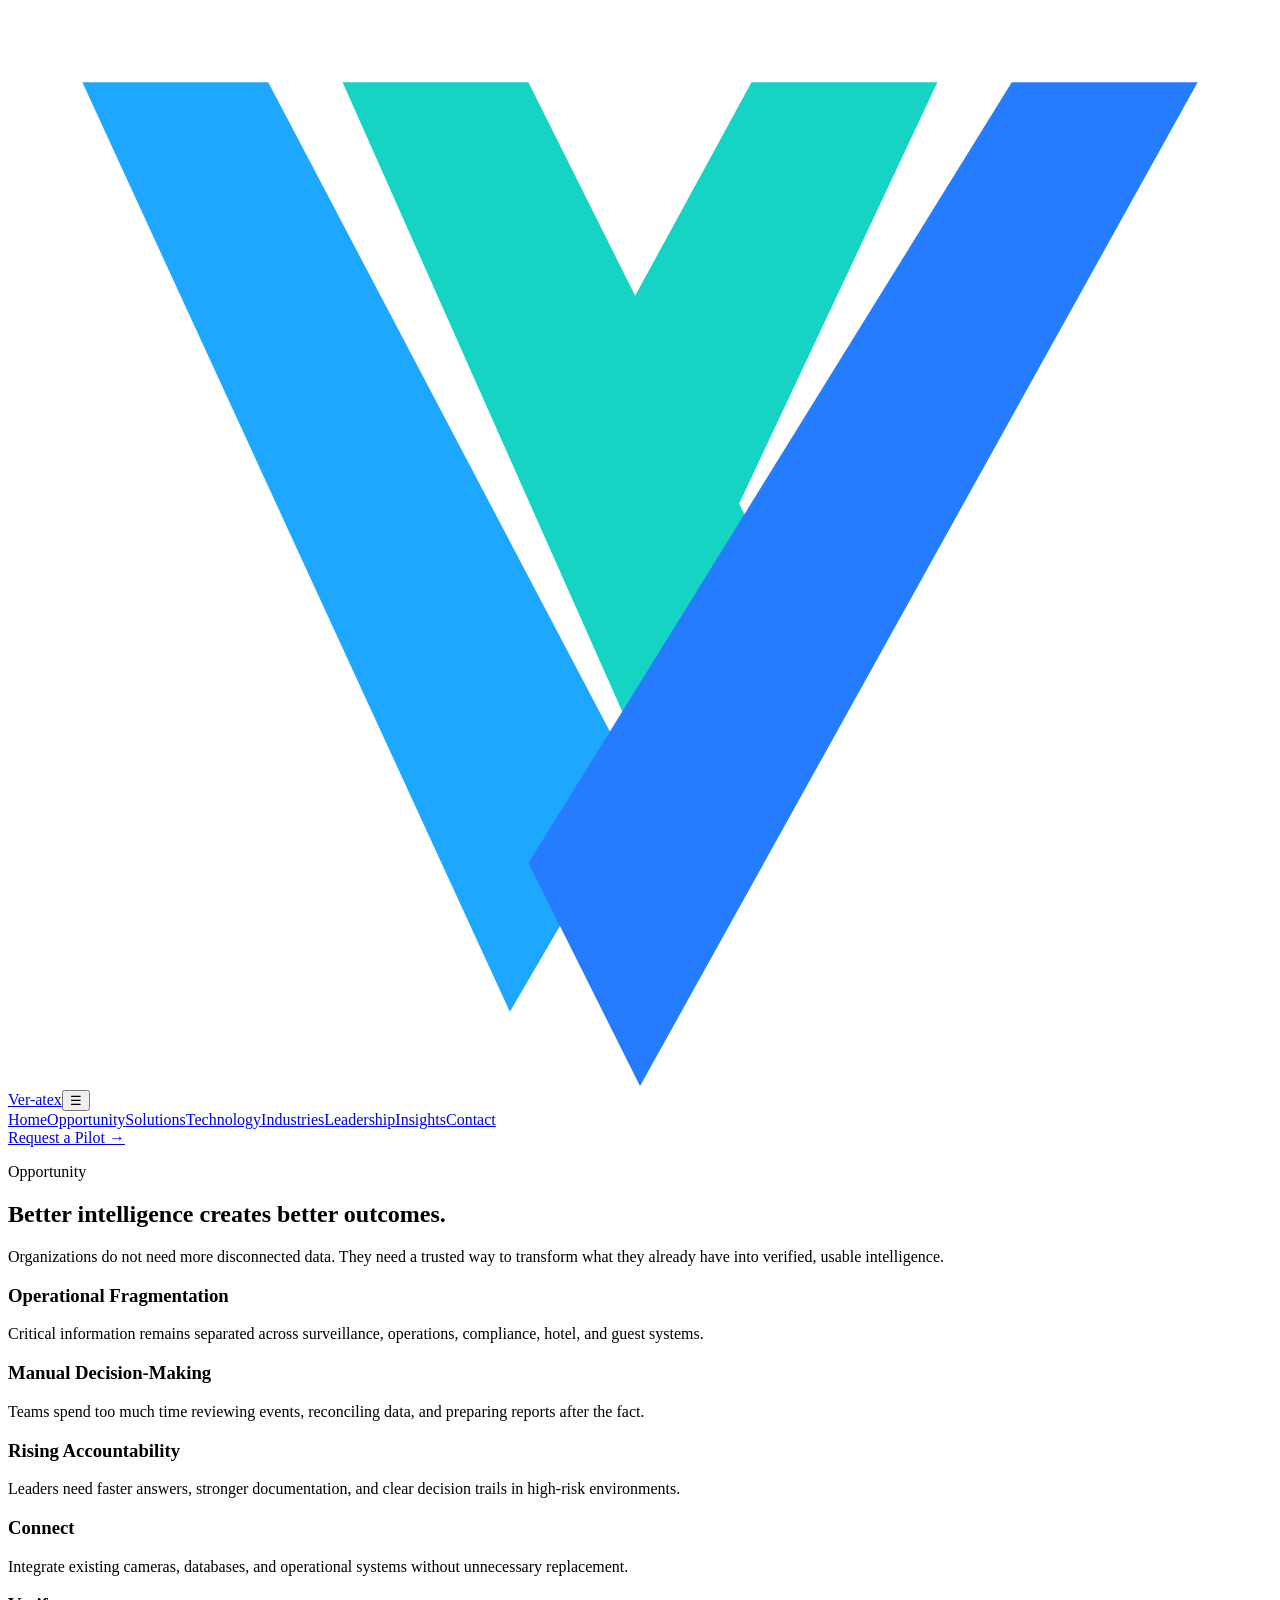
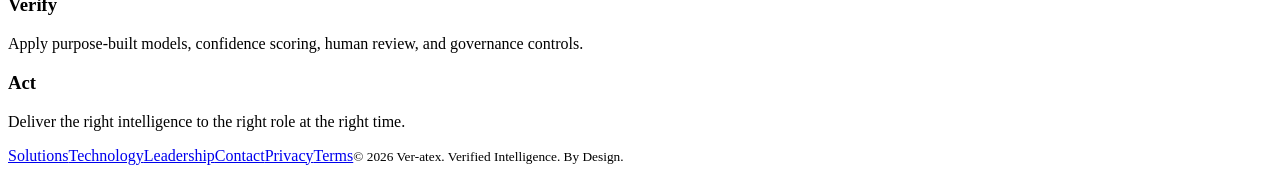
==== opportunity/index.html @ 98c74a21 "Rename opportunity.html to opportunity/index.html" ====
<!doctype html><html lang="en"><head><meta charset="utf-8"><meta name="viewport" content="width=device-width,initial-scale=1"><title>Opportunity | Ver-atex</title><link rel="stylesheet" href="styles.css"></head><body><header class="site-header"><a class="brand" href="index.html"><svg class="brand-mark" viewBox="0 0 68 58"><path d="M4 4h10l20 38-7 12z" fill="#1ea7ff"/><path d="M18 4h10l12 24-6 12z" fill="#16d4c3"/><path d="M40 4h10L34 38l-6-12z" fill="#16d4c3"/><path d="M54 4h10L34 58l-6-12z" fill="#257cff"/></svg><span>Ver-<span>atex</span></span></a><button class="menu-toggle" aria-label="Open navigation">☰</button><nav class="nav"><a href="index.html">Home</a><a href="opportunity.html">Opportunity</a><a href="solutions.html">Solutions</a><a href="technology.html">Technology</a><a href="industries.html">Industries</a><a href="leadership.html">Leadership</a><a href="insights.html">Insights</a><a href="contact.html">Contact</a></nav><a class="header-cta" href="contact.html">Request a Pilot →</a></header><main><section class="page-hero"><div class="inner reveal"><p class="eyebrow">Opportunity</p><h1>Better intelligence creates better outcomes.</h1><p class="lead">Organizations do not need more disconnected data. They need a trusted way to transform what they already have into verified, usable intelligence.</p></div></section><section class="section"><div class="grid-3"><article class="card reveal"><h3>Operational Fragmentation</h3><p>Critical information remains separated across surveillance, operations, compliance, hotel, and guest systems.</p></article><article class="card reveal"><h3>Manual Decision-Making</h3><p>Teams spend too much time reviewing events, reconciling data, and preparing reports after the fact.</p></article><article class="card reveal"><h3>Rising Accountability</h3><p>Leaders need faster answers, stronger documentation, and clear decision trails in high-risk environments.</p></article></div><div class="grid-3"><article class="card reveal"><h3>Connect</h3><p>Integrate existing cameras, databases, and operational systems without unnecessary replacement.</p></article><article class="card reveal"><h3>Verify</h3><p>Apply purpose-built models, confidence scoring, human review, and governance controls.</p></article><article class="card reveal"><h3>Act</h3><p>Deliver the right intelligence to the right role at the right time.</p></article></div></section></main><footer><a href="solutions.html">Solutions</a><a href="technology.html">Technology</a><a href="leadership.html">Leadership</a><a href="contact.html">Contact</a><a href="#">Privacy</a><a href="#">Terms</a><small>© 2026 Ver-atex. Verified Intelligence. By Design.</small></footer><script src="script.js"></script></body></html>
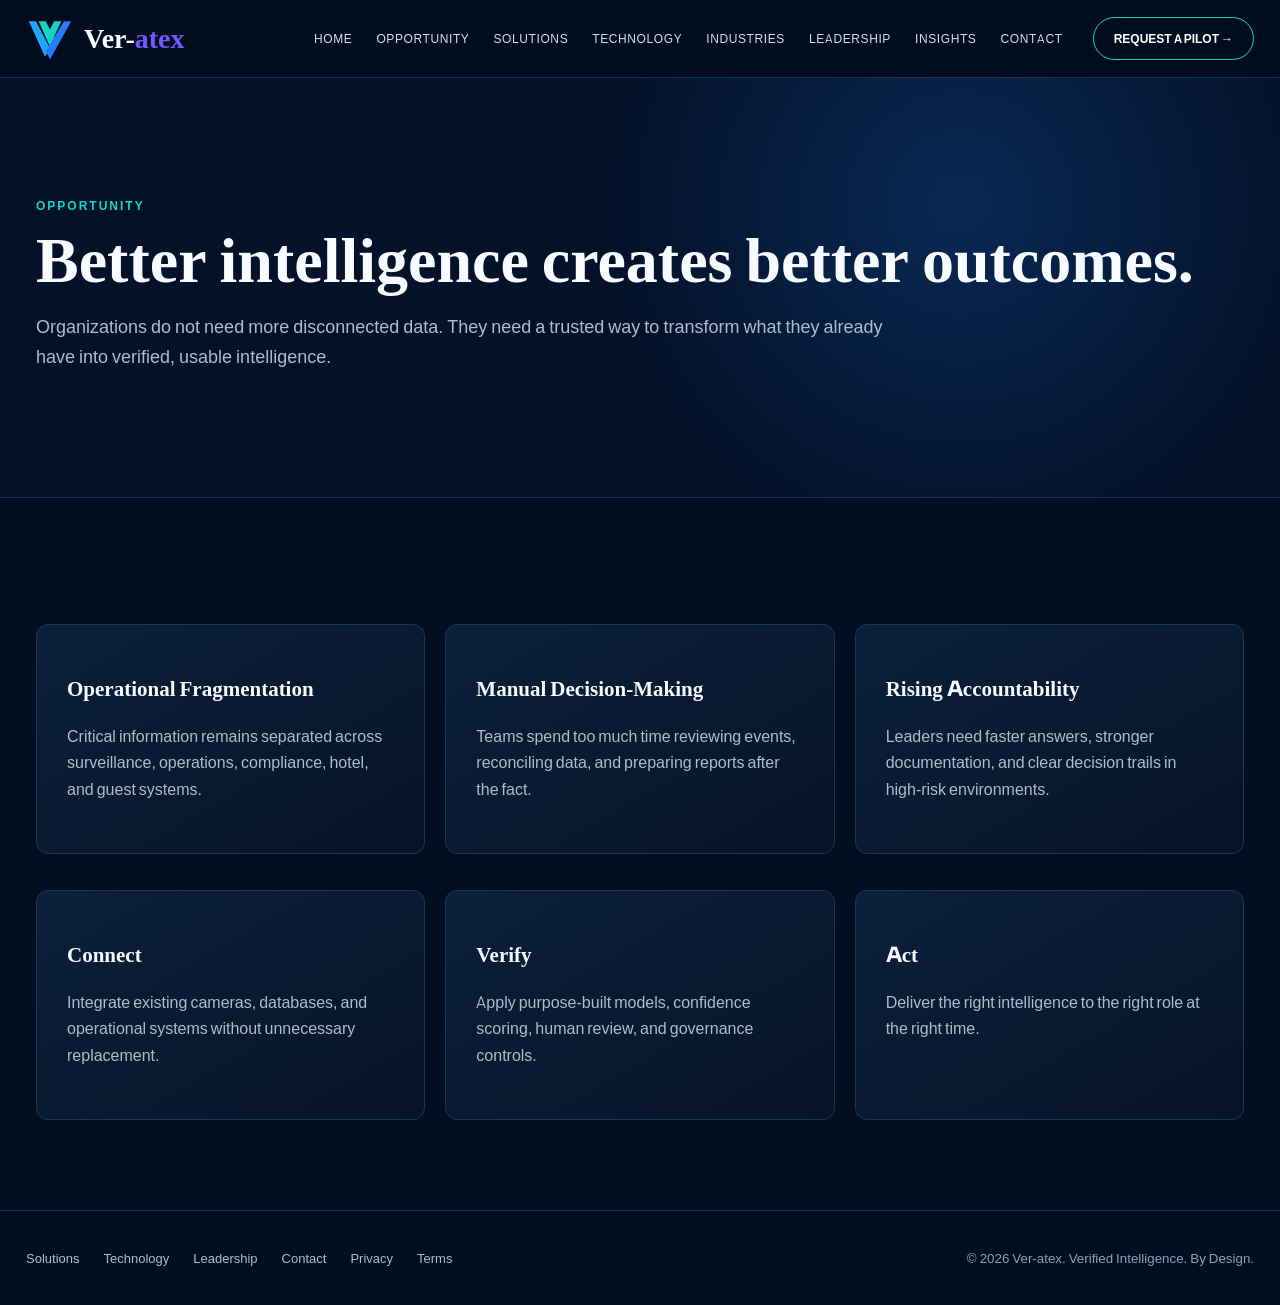
==== commit 69d9d0fe: "Update index.html" ====
--- a/opportunity/index.html
+++ b/opportunity/index.html
@@ -1 +1 @@
-<!doctype html><html lang="en"><head><meta charset="utf-8"><meta name="viewport" content="width=device-width,initial-scale=1"><title>Opportunity | Ver-atex</title><link rel="stylesheet" href="styles.css"></head><body><header class="site-header"><a class="brand" href="index.html"><svg class="brand-mark" viewBox="0 0 68 58"><path d="M4 4h10l20 38-7 12z" fill="#1ea7ff"/><path d="M18 4h10l12 24-6 12z" fill="#16d4c3"/><path d="M40 4h10L34 38l-6-12z" fill="#16d4c3"/><path d="M54 4h10L34 58l-6-12z" fill="#257cff"/></svg><span>Ver-<span>atex</span></span></a><button class="menu-toggle" aria-label="Open navigation">☰</button><nav class="nav"><a href="index.html">Home</a><a href="opportunity.html">Opportunity</a><a href="solutions.html">Solutions</a><a href="technology.html">Technology</a><a href="industries.html">Industries</a><a href="leadership.html">Leadership</a><a href="insights.html">Insights</a><a href="contact.html">Contact</a></nav><a class="header-cta" href="contact.html">Request a Pilot →</a></header><main><section class="page-hero"><div class="inner reveal"><p class="eyebrow">Opportunity</p><h1>Better intelligence creates better outcomes.</h1><p class="lead">Organizations do not need more disconnected data. They need a trusted way to transform what they already have into verified, usable intelligence.</p></div></section><section class="section"><div class="grid-3"><article class="card reveal"><h3>Operational Fragmentation</h3><p>Critical information remains separated across surveillance, operations, compliance, hotel, and guest systems.</p></article><article class="card reveal"><h3>Manual Decision-Making</h3><p>Teams spend too much time reviewing events, reconciling data, and preparing reports after the fact.</p></article><article class="card reveal"><h3>Rising Accountability</h3><p>Leaders need faster answers, stronger documentation, and clear decision trails in high-risk environments.</p></article></div><div class="grid-3"><article class="card reveal"><h3>Connect</h3><p>Integrate existing cameras, databases, and operational systems without unnecessary replacement.</p></article><article class="card reveal"><h3>Verify</h3><p>Apply purpose-built models, confidence scoring, human review, and governance controls.</p></article><article class="card reveal"><h3>Act</h3><p>Deliver the right intelligence to the right role at the right time.</p></article></div></section></main><footer><a href="solutions.html">Solutions</a><a href="technology.html">Technology</a><a href="leadership.html">Leadership</a><a href="contact.html">Contact</a><a href="#">Privacy</a><a href="#">Terms</a><small>© 2026 Ver-atex. Verified Intelligence. By Design.</small></footer><script src="script.js"></script></body></html>
+<!doctype html><html lang="en"><head><meta charset="utf-8"><meta name="viewport" content="width=device-width,initial-scale=1"><title>Opportunity | Ver-atex</title><link rel="stylesheet" href="/styles.css"></head><body><header class="site-header"><a class="brand" href="index.html"><svg class="brand-mark" viewBox="0 0 68 58"><path d="M4 4h10l20 38-7 12z" fill="#1ea7ff"/><path d="M18 4h10l12 24-6 12z" fill="#16d4c3"/><path d="M40 4h10L34 38l-6-12z" fill="#16d4c3"/><path d="M54 4h10L34 58l-6-12z" fill="#257cff"/></svg><span>Ver-<span>atex</span></span></a><button class="menu-toggle" aria-label="Open navigation">☰</button><nav class="nav"><a href="index.html">Home</a><a href="opportunity.html">Opportunity</a><a href="solutions.html">Solutions</a><a href="technology.html">Technology</a><a href="industries.html">Industries</a><a href="leadership.html">Leadership</a><a href="insights.html">Insights</a><a href="contact.html">Contact</a></nav><a class="header-cta" href="contact.html">Request a Pilot →</a></header><main><section class="page-hero"><div class="inner reveal"><p class="eyebrow">Opportunity</p><h1>Better intelligence creates better outcomes.</h1><p class="lead">Organizations do not need more disconnected data. They need a trusted way to transform what they already have into verified, usable intelligence.</p></div></section><section class="section"><div class="grid-3"><article class="card reveal"><h3>Operational Fragmentation</h3><p>Critical information remains separated across surveillance, operations, compliance, hotel, and guest systems.</p></article><article class="card reveal"><h3>Manual Decision-Making</h3><p>Teams spend too much time reviewing events, reconciling data, and preparing reports after the fact.</p></article><article class="card reveal"><h3>Rising Accountability</h3><p>Leaders need faster answers, stronger documentation, and clear decision trails in high-risk environments.</p></article></div><div class="grid-3"><article class="card reveal"><h3>Connect</h3><p>Integrate existing cameras, databases, and operational systems without unnecessary replacement.</p></article><article class="card reveal"><h3>Verify</h3><p>Apply purpose-built models, confidence scoring, human review, and governance controls.</p></article><article class="card reveal"><h3>Act</h3><p>Deliver the right intelligence to the right role at the right time.</p></article></div></section></main><footer><a href="solutions.html">Solutions</a><a href="technology.html">Technology</a><a href="leadership.html">Leadership</a><a href="contact.html">Contact</a><a href="#">Privacy</a><a href="#">Terms</a><small>© 2026 Ver-atex. Verified Intelligence. By Design.</small></footer><script src="/script.js"></script></body></html>
--- a/styles.css
+++ b/styles.css
@@ -0,0 +1,22 @@
+@font-face{font-family:Manrope;src:url('assets/fonts/manrope.woff2')}@font-face{font-family:Sora;src:url('assets/fonts/sora.woff2')}*{box-sizing:border-box}html{scroll-behavior:smooth}body{margin:0;background:#020d20;color:#f7fbff;font-family:Manrope,Arial,sans-serif}.site-header{height:78px;padding:0 max(26px,calc((100vw - 1320px)/2));display:flex;align-items:center;gap:30px;background:rgba(2,13,32,.96);border-bottom:1px solid #16334e;position:sticky;top:0;z-index:20}.brand{display:flex;align-items:center;color:#fff;text-decoration:none;font:700 28px Sora;white-space:nowrap;flex-shrink:0}.brand span span{color:#7456ff}.brand-mark{width:48px;height:44px;margin-right:10px}.nav{margin-left:auto;display:flex;gap:24px}.nav a{color:#d5deea;text-decoration:none;text-transform:uppercase;font-size:12px;letter-spacing:.6px}.nav a:hover,.nav a.active{color:#16d4c3}.header-cta,.button{border:1px solid #16d4c3;border-radius:28px;padding:12px 20px;color:#fff;text-decoration:none;font-weight:700;font-size:12px;text-transform:uppercase}.button.primary{background:linear-gradient(90deg,#13c9bf,#315dff,#6a3cff);border:0}.button.secondary{background:rgba(3,17,41,.55)}.menu-toggle{display:none;background:none;border:0;color:#fff;font-size:25px}.hero{min-height:650px;position:relative;display:flex;align-items:center;overflow:hidden}.hero:before{content:"";position:absolute;inset:0;background:linear-gradient(90deg,#021128 0%,rgba(2,17,40,.92) 34%,rgba(2,17,40,.20) 67%,rgba(2,17,40,.08)),url('assets/images/hero-building.jpg') center/cover no-repeat}.hero-content{position:relative;z-index:2;width:min(1320px,100%);margin:auto;padding:80px 36px}.eyebrow{color:#16d4c3;text-transform:uppercase;letter-spacing:2px;font-size:12px;font-weight:800}.hero h1,.page-hero h1{font:700 clamp(50px,7vw,92px) Sora;line-height:.98;margin:16px 0}.gradient{background:linear-gradient(90deg,#13d1c5,#1d88ff,#7447ff);-webkit-background-clip:text;color:transparent}.hero p{max-width:620px;color:#d9e2ec;font-size:18px;line-height:1.65}.actions{display:flex;gap:16px;flex-wrap:wrap;margin-top:30px}.credibility{display:grid;grid-template-columns:repeat(3,1fr);gap:1px;background:#17334e;border-top:1px solid #17334e;border-bottom:1px solid #17334e}.credibility div{background:#05152b;padding:30px;text-align:center}.credibility strong{display:block;color:#16d4c3;font:700 34px Sora}.credibility span{color:#aebdcb;font-size:13px}.section{max-width:1320px;margin:auto;padding:90px 36px}.section h2{font:700 clamp(34px,4vw,52px) Sora;margin:8px 0 18px}.lead{color:#aebdcb;font-size:18px;line-height:1.7;max-width:850px}.grid-3,.grid-6,.article-grid{display:grid;grid-template-columns:repeat(3,1fr);gap:20px;margin-top:36px}.card{background:linear-gradient(150deg,#0b203b,#061327);border:1px solid #173955;border-radius:12px;padding:30px;min-height:230px}.card h3{font:700 21px Sora}.card p{color:#aebdcb;line-height:1.65}.card .num{color:#16d4c3;font-weight:800}.page-hero{min-height:420px;display:flex;align-items:center;background:radial-gradient(circle at 75% 30%,rgba(27,126,238,.22),transparent 35%),#031129;border-bottom:1px solid #17334e}.page-hero .inner{max-width:1320px;margin:auto;width:100%;padding:70px 36px}.page-hero h1{font-size:64px}.solutions-camera{position:relative;min-height:540px;display:grid;grid-template-columns:.8fr 1.2fr;align-items:center;gap:35px;background:linear-gradient(90deg,rgba(2,13,32,.98),rgba(2,13,32,.64)),url('assets/images/hero-building.jpg') center/cover no-repeat;border:1px solid #1b4160;border-radius:16px;overflow:hidden;padding:45px}.solutions-camera img{width:100%;max-height:420px;object-fit:contain}.solution-list{display:grid;grid-template-columns:repeat(2,1fr);gap:16px}.solution-list .card{min-height:190px}.leader-grid{display:grid;grid-template-columns:repeat(3,1fr);gap:24px;margin-top:40px;align-items:stretch}.leader-card{background:linear-gradient(150deg,#0c213d,#07162a);border:1px solid #173955;border-radius:12px;overflow:hidden;display:flex;flex-direction:column}.leader-card img{width:100%;height:330px;object-fit:cover;object-position:center top;background:#a8afb5}.leader-card .copy{padding:24px}.leader-card h3{font:700 22px Sora;margin:0}.role{color:#16d4c3;margin:7px 0 15px}.leader-card p{color:#b9c5d1;line-height:1.65;font-size:14px}.industry-row{display:grid;grid-template-columns:repeat(2,1fr);gap:18px;margin-top:35px}.industry-row .card{min-height:180px}.insight-thumb{display:block;width:100%;height:190px;object-fit:cover;border-radius:8px;margin-bottom:20px;border:1px solid rgba(22,212,195,.22)}.contact-wrap{display:grid;grid-template-columns:.7fr 1.3fr;gap:55px}.contact-form{display:grid;grid-template-columns:1fr 1fr;gap:18px;background:#07182e;border:1px solid #173955;border-radius:12px;padding:28px}.contact-form label{font-size:12px;color:#aebdcb}.contact-form input,.contact-form textarea,.contact-form select{width:100%;margin-top:8px;padding:13px;background:#031128;border:1px solid #23445f;color:#fff;border-radius:5px}.full{grid-column:1/-1}.contact-form button{cursor:pointer}.contact-meta p{color:#b9c5d1;line-height:1.8}footer{border-top:1px solid #17334e;padding:38px max(26px,calc((100vw - 1320px)/2));display:flex;gap:24px;align-items:center;color:#8fa2b6}footer a{color:#aebdcb;text-decoration:none;font-size:13px}footer small{margin-left:auto}.note{color:#7f93a7;font-size:12px}.reveal{opacity:0;transform:translateY(18px);transition:.65s}.reveal.visible{opacity:1;transform:none}@media(max-width:980px){.nav{display:none;position:absolute;top:78px;left:0;right:0;background:#031129;padding:20px;flex-direction:column}.nav.open{display:flex}.menu-toggle{display:block;margin-left:auto}.header-cta{display:none}.grid-3,.leader-grid,.article-grid{grid-template-columns:1fr}.grid-6{grid-template-columns:1fr 1fr}.solutions-camera,.contact-wrap{grid-template-columns:1fr}.solution-list,.industry-row{grid-template-columns:1fr}.credibility{grid-template-columns:1fr}.hero:before{background:linear-gradient(180deg,rgba(2,13,32,.18),#021128 65%),url('assets/images/hero-building.jpg') 70% top/auto 56% no-repeat}.hero-content{padding-top:330px}.leader-card img{height:380px}}@media(max-width:620px){.section,.page-hero .inner,.hero-content{padding-left:22px;padding-right:22px}.grid-6,.contact-form{grid-template-columns:1fr}.full{grid-column:auto}.page-hero h1{font-size:46px}footer{flex-wrap:wrap}footer small{margin-left:0;width:100%}}
+
+.compact-leaders .leader-card img{height:300px}.compact-leaders .copy{padding:20px}.compact-leaders .role{margin-bottom:0}.solutions-camera:after{content:"";position:absolute;inset:0;background:radial-gradient(circle at 76% 38%,rgba(22,212,195,.12),transparent 32%);pointer-events:none}.solutions-camera>*{position:relative;z-index:1}
+
+/* Sept 2026 refinements */
+.solutions-camera{background:#031129;border:1px solid #1b4160;}
+.solutions-camera:after{display:none;}
+.solutions-camera img{background:transparent;filter:drop-shadow(0 22px 22px rgba(0,0,0,.35));}
+.photo-solutions{grid-template-columns:repeat(3,1fr);margin-top:28px;}
+.photo-solutions .card{padding:0;overflow:hidden;min-height:0;}
+.photo-solutions .card>img{width:100%;height:190px;display:block;object-fit:cover;background:#07182e;border-bottom:1px solid #173955;}
+.photo-solutions .card h3{padding:0 24px;margin:22px 0 8px;}
+.photo-solutions .card p{padding:0 24px 24px;margin:0;}
+@media(max-width:980px){.photo-solutions{grid-template-columns:1fr 1fr}}
+@media(max-width:620px){.photo-solutions{grid-template-columns:1fr}}
+/* Sept 2026 final Solutions refinements */
+.solutions-camera{background:#001027;}
+.solutions-camera img{width:100%;max-width:560px;justify-self:center;object-fit:contain;border:0;border-radius:0;box-shadow:none;filter:none;mix-blend-mode:normal;}
+.photo-solutions{align-items:stretch;}
+.photo-solutions .card{display:flex;flex-direction:column;height:100%;}
+.photo-solutions .card>img{height:190px;aspect-ratio:16/10;object-fit:cover;object-position:center;}
+.photo-solutions .card p{flex:1;}
